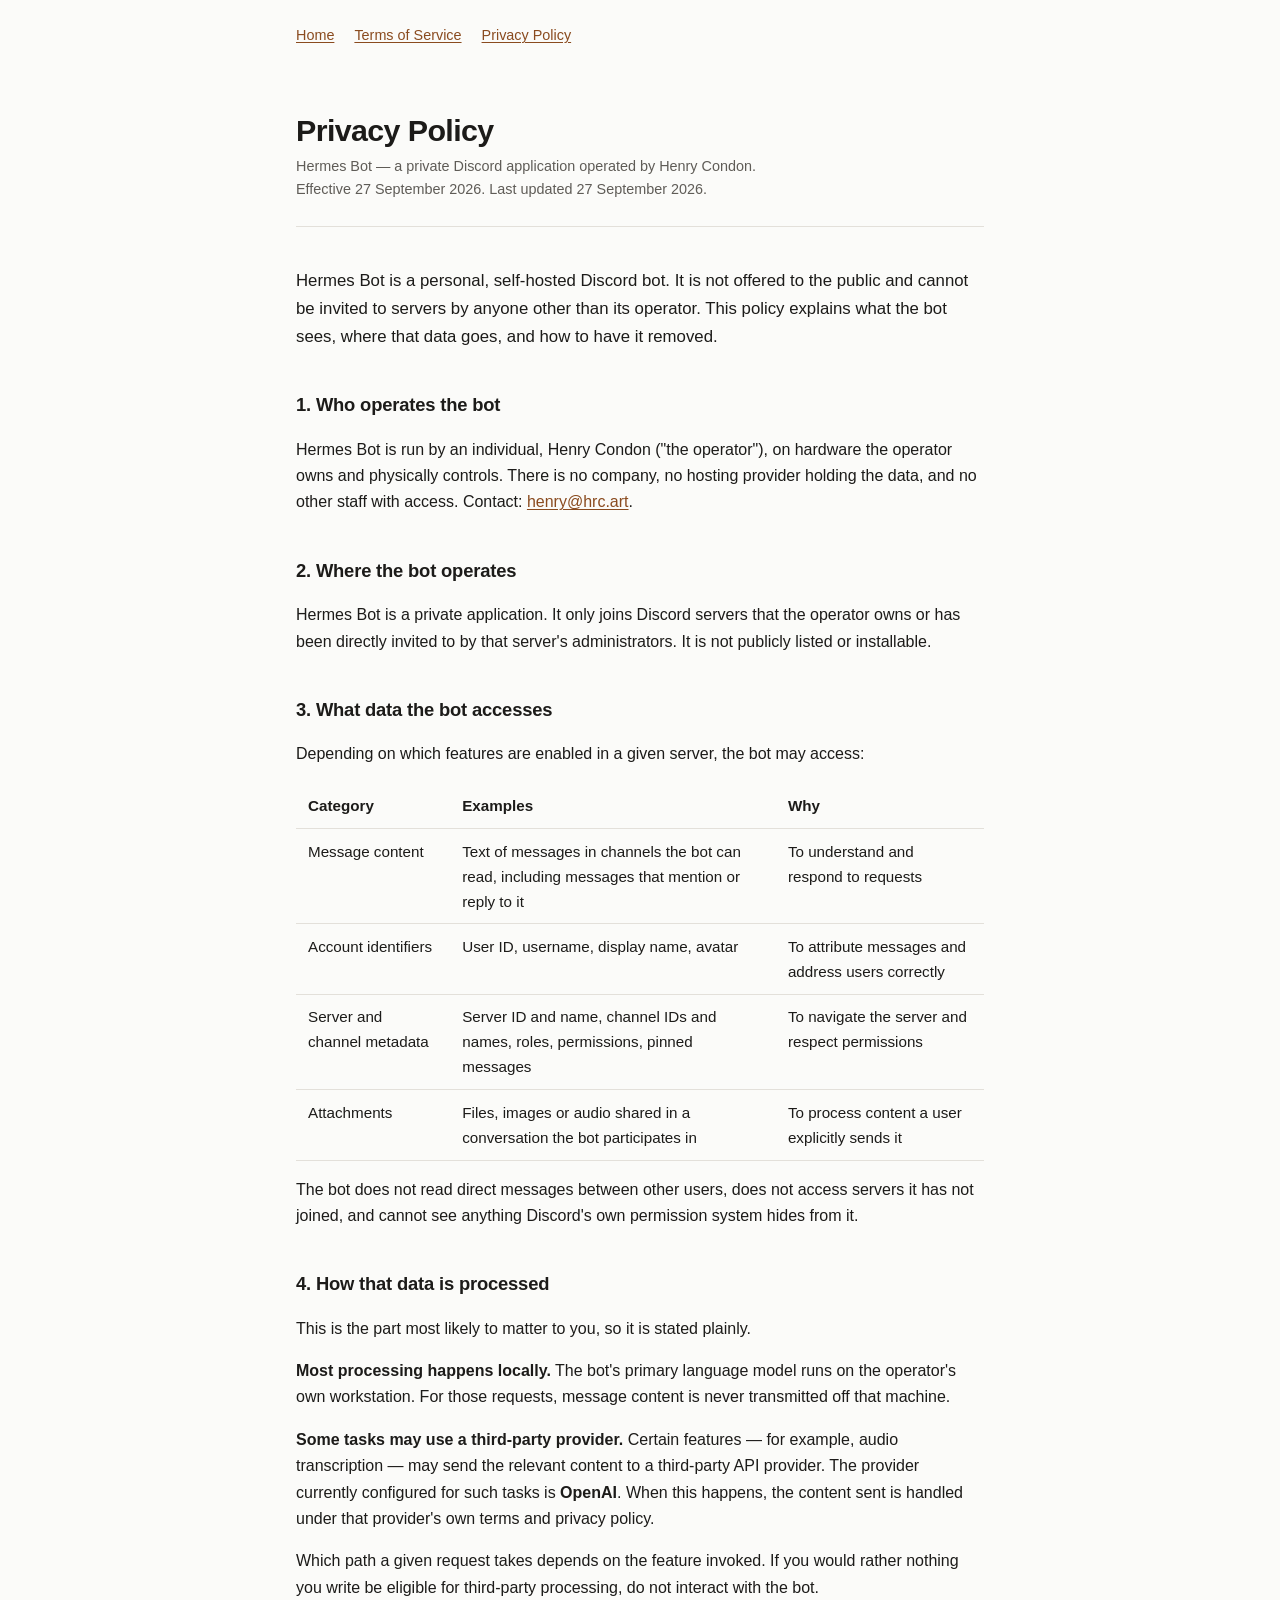
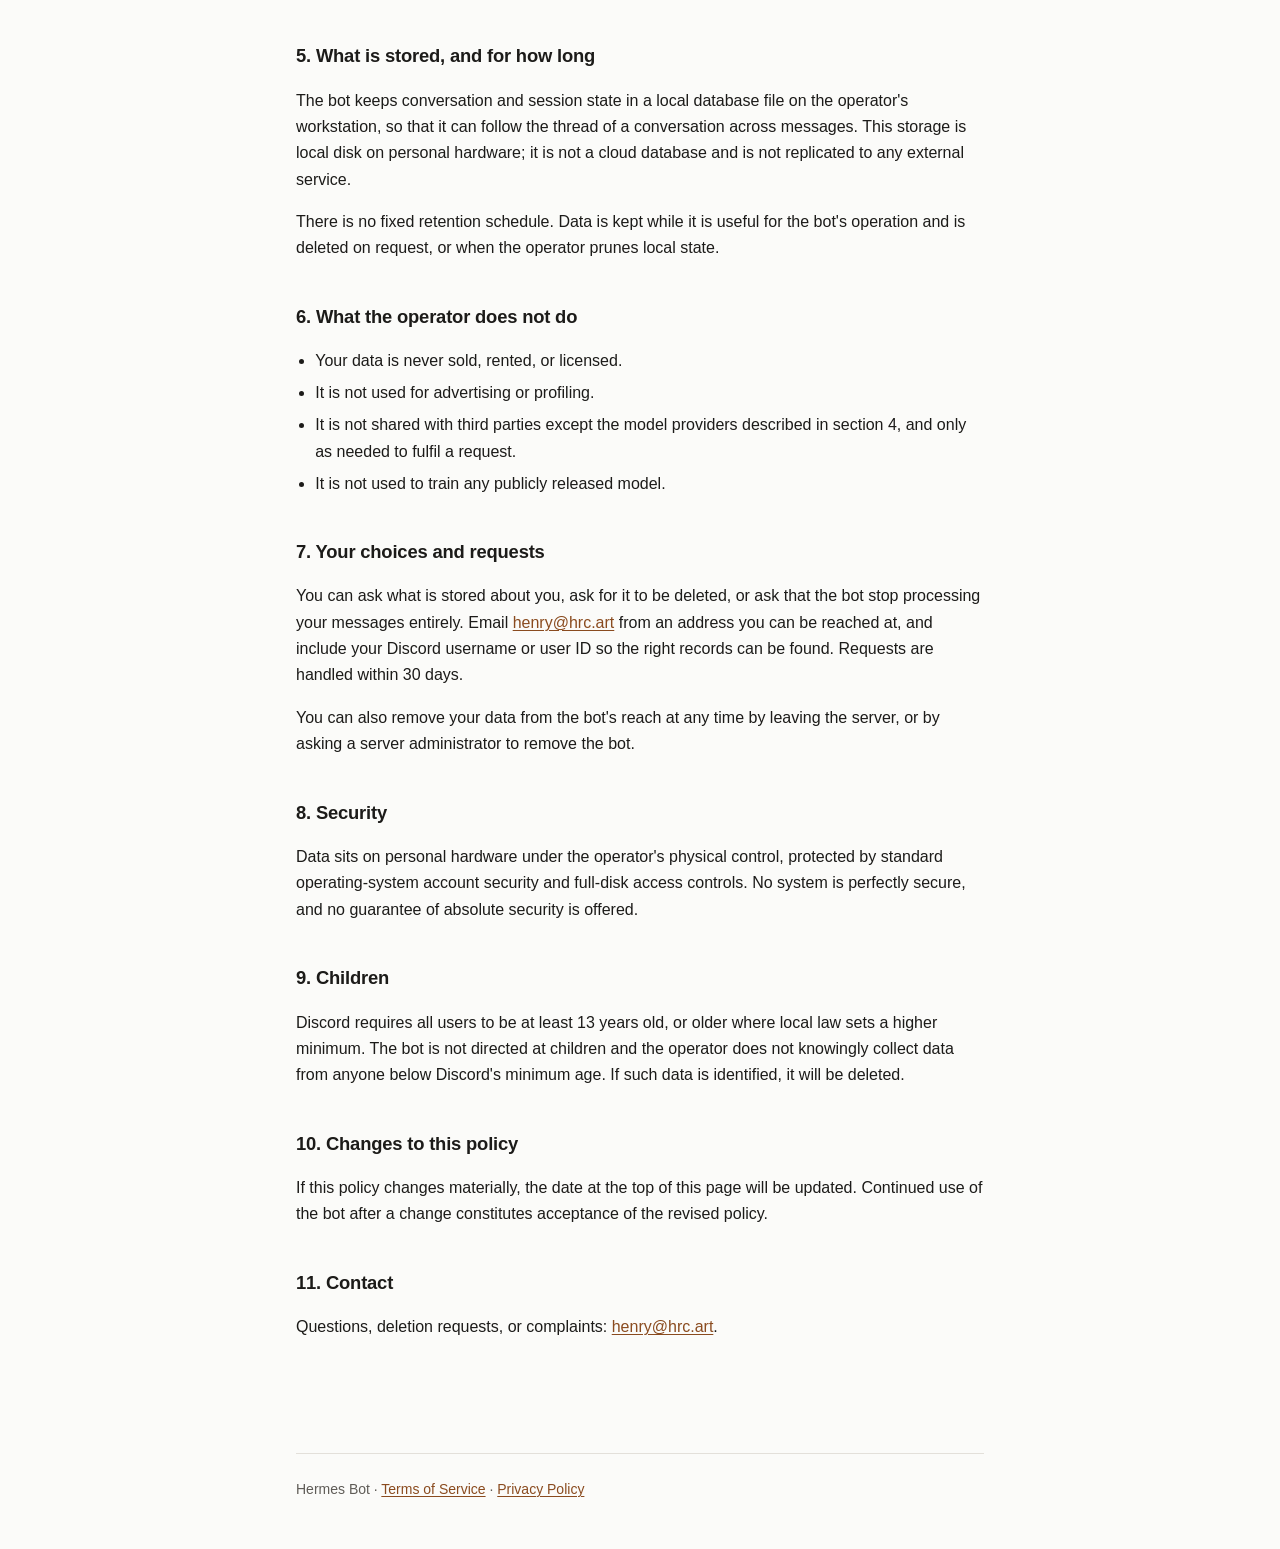
==== privacy.html @ 16eedd94 "Add Terms of Service and Privacy Policy for Hermes Bot Static pages for the Discord Developer Portal" ====
<!doctype html>
<html lang="en">
<head>
<meta charset="utf-8">
<meta name="viewport" content="width=device-width, initial-scale=1, viewport-fit=cover">
<title>Privacy Policy — Hermes Bot</title>
<link rel="stylesheet" href="style.css">
</head>
<body>
<nav><a href="./">Home</a><a href="terms.html">Terms of Service</a><a href="privacy.html">Privacy Policy</a></nav>
<main>

<h1>Privacy Policy</h1>
<p class="meta">Hermes Bot — a private Discord application operated by Henry Condon.<br>
Effective 27 September 2026. Last updated 27 September 2026.</p>

<p class="lede">Hermes Bot is a personal, self-hosted Discord bot. It is not offered to the
public and cannot be invited to servers by anyone other than its operator. This policy explains
what the bot sees, where that data goes, and how to have it removed.</p>

<h2>1. Who operates the bot</h2>
<p>Hermes Bot is run by an individual, Henry Condon ("the operator"), on hardware the operator
owns and physically controls. There is no company, no hosting provider holding the data, and no
other staff with access. Contact: <a href="mailto:henry@hrc.art">henry@hrc.art</a>.</p>

<h2>2. Where the bot operates</h2>
<p>Hermes Bot is a private application. It only joins Discord servers that the operator owns or
has been directly invited to by that server's administrators. It is not publicly listed or
installable.</p>

<h2>3. What data the bot accesses</h2>
<p>Depending on which features are enabled in a given server, the bot may access:</p>
<table>
  <tr><th>Category</th><th>Examples</th><th>Why</th></tr>
  <tr>
    <td>Message content</td>
    <td>Text of messages in channels the bot can read, including messages that mention or reply to it</td>
    <td>To understand and respond to requests</td>
  </tr>
  <tr>
    <td>Account identifiers</td>
    <td>User ID, username, display name, avatar</td>
    <td>To attribute messages and address users correctly</td>
  </tr>
  <tr>
    <td>Server and channel metadata</td>
    <td>Server ID and name, channel IDs and names, roles, permissions, pinned messages</td>
    <td>To navigate the server and respect permissions</td>
  </tr>
  <tr>
    <td>Attachments</td>
    <td>Files, images or audio shared in a conversation the bot participates in</td>
    <td>To process content a user explicitly sends it</td>
  </tr>
</table>
<p>The bot does not read direct messages between other users, does not access servers it has not
joined, and cannot see anything Discord's own permission system hides from it.</p>

<h2>4. How that data is processed</h2>
<p>This is the part most likely to matter to you, so it is stated plainly.</p>
<p><strong>Most processing happens locally.</strong> The bot's primary language model runs on the
operator's own workstation. For those requests, message content is never transmitted off that
machine.</p>
<p><strong>Some tasks may use a third-party provider.</strong> Certain features — for example,
audio transcription — may send the relevant content to a third-party API provider. The provider
currently configured for such tasks is <strong>OpenAI</strong>. When this happens, the content
sent is handled under that provider's own terms and privacy policy.</p>
<p>Which path a given request takes depends on the feature invoked. If you would rather nothing
you write be eligible for third-party processing, do not interact with the bot.</p>

<h2>5. What is stored, and for how long</h2>
<p>The bot keeps conversation and session state in a local database file on the operator's
workstation, so that it can follow the thread of a conversation across messages. This storage is
local disk on personal hardware; it is not a cloud database and is not replicated to any external
service.</p>
<p>There is no fixed retention schedule. Data is kept while it is useful for the bot's operation
and is deleted on request, or when the operator prunes local state.</p>

<h2>6. What the operator does not do</h2>
<ul>
  <li>Your data is never sold, rented, or licensed.</li>
  <li>It is not used for advertising or profiling.</li>
  <li>It is not shared with third parties except the model providers described in section 4, and
      only as needed to fulfil a request.</li>
  <li>It is not used to train any publicly released model.</li>
</ul>

<h2>7. Your choices and requests</h2>
<p>You can ask what is stored about you, ask for it to be deleted, or ask that the bot stop
processing your messages entirely. Email
<a href="mailto:henry@hrc.art">henry@hrc.art</a> from an address you can be reached at, and
include your Discord username or user ID so the right records can be found. Requests are handled
within 30 days.</p>
<p>You can also remove your data from the bot's reach at any time by leaving the server, or by
asking a server administrator to remove the bot.</p>

<h2>8. Security</h2>
<p>Data sits on personal hardware under the operator's physical control, protected by standard
operating-system account security and full-disk access controls. No system is perfectly secure,
and no guarantee of absolute security is offered.</p>

<h2>9. Children</h2>
<p>Discord requires all users to be at least 13 years old, or older where local law sets a higher
minimum. The bot is not directed at children and the operator does not knowingly collect data from
anyone below Discord's minimum age. If such data is identified, it will be deleted.</p>

<h2>10. Changes to this policy</h2>
<p>If this policy changes materially, the date at the top of this page will be updated. Continued
use of the bot after a change constitutes acceptance of the revised policy.</p>

<h2>11. Contact</h2>
<p>Questions, deletion requests, or complaints: <a href="mailto:henry@hrc.art">henry@hrc.art</a>.</p>

</main>
<footer>Hermes Bot · <a href="terms.html">Terms of Service</a> · <a href="privacy.html">Privacy Policy</a></footer>
</body>
</html>
---- style.css ----
:root {
  color-scheme: light dark;
  --bg: #fbfbf9;
  --fg: #1c1b19;
  --muted: #5f5c57;
  --rule: #e3e0da;
  --link: #8a4b1f;
  --accent-bg: #f4f1ea;
}

@media (prefers-color-scheme: dark) {
  :root {
    --bg: #171614;
    --fg: #e8e5df;
    --muted: #a39e95;
    --rule: #302e2a;
    --link: #d99a63;
    --accent-bg: #201e1b;
  }
}

* { box-sizing: border-box; }

body {
  margin: 0;
  padding: 0 20px;
  background: var(--bg);
  color: var(--fg);
  font: 16px/1.65 -apple-system, BlinkMacSystemFont, "Segoe UI", Inter, Roboto, Helvetica, Arial, sans-serif;
  -webkit-text-size-adjust: 100%;
}

main {
  max-width: 43rem;
  margin: 0 auto;
  padding: 4rem 0 6rem;
}

nav {
  max-width: 43rem;
  margin: 0 auto;
  padding: 1.5rem 0 0;
  font-size: .9rem;
}

nav a { margin-right: 1.25rem; }

h1 {
  font-size: 1.9rem;
  line-height: 1.2;
  margin: 0 0 .4rem;
  letter-spacing: -.02em;
}

h2 {
  font-size: 1.15rem;
  margin: 2.5rem 0 .6rem;
  letter-spacing: -.01em;
}

.meta {
  color: var(--muted);
  font-size: .9rem;
  margin: 0 0 2.5rem;
  padding-bottom: 1.5rem;
  border-bottom: 1px solid var(--rule);
}

.lede {
  font-size: 1.05rem;
  color: var(--fg);
}

a { color: var(--link); text-decoration-thickness: 1px; text-underline-offset: 2px; }

ul { padding-left: 1.2rem; }
li { margin: .35rem 0; }

table {
  width: 100%;
  border-collapse: collapse;
  margin: 1rem 0;
  font-size: .95rem;
}

th, td {
  text-align: left;
  padding: .6rem .75rem;
  border-bottom: 1px solid var(--rule);
  vertical-align: top;
}

th { font-weight: 600; }

.box {
  background: var(--accent-bg);
  border: 1px solid var(--rule);
  border-radius: 8px;
  padding: 1rem 1.25rem;
  margin: 1.5rem 0;
}

.box p { margin: .4rem 0; }

footer {
  max-width: 43rem;
  margin: 0 auto;
  padding: 1.5rem 0 3rem;
  border-top: 1px solid var(--rule);
  color: var(--muted);
  font-size: .875rem;
}

code {
  background: var(--accent-bg);
  padding: .1em .35em;
  border-radius: 4px;
  font-size: .9em;
}

@media (max-width: 480px) {
  main { padding: 2.5rem 0 4rem; }
  h1 { font-size: 1.6rem; }
  table { display: block; overflow-x: auto; }
}
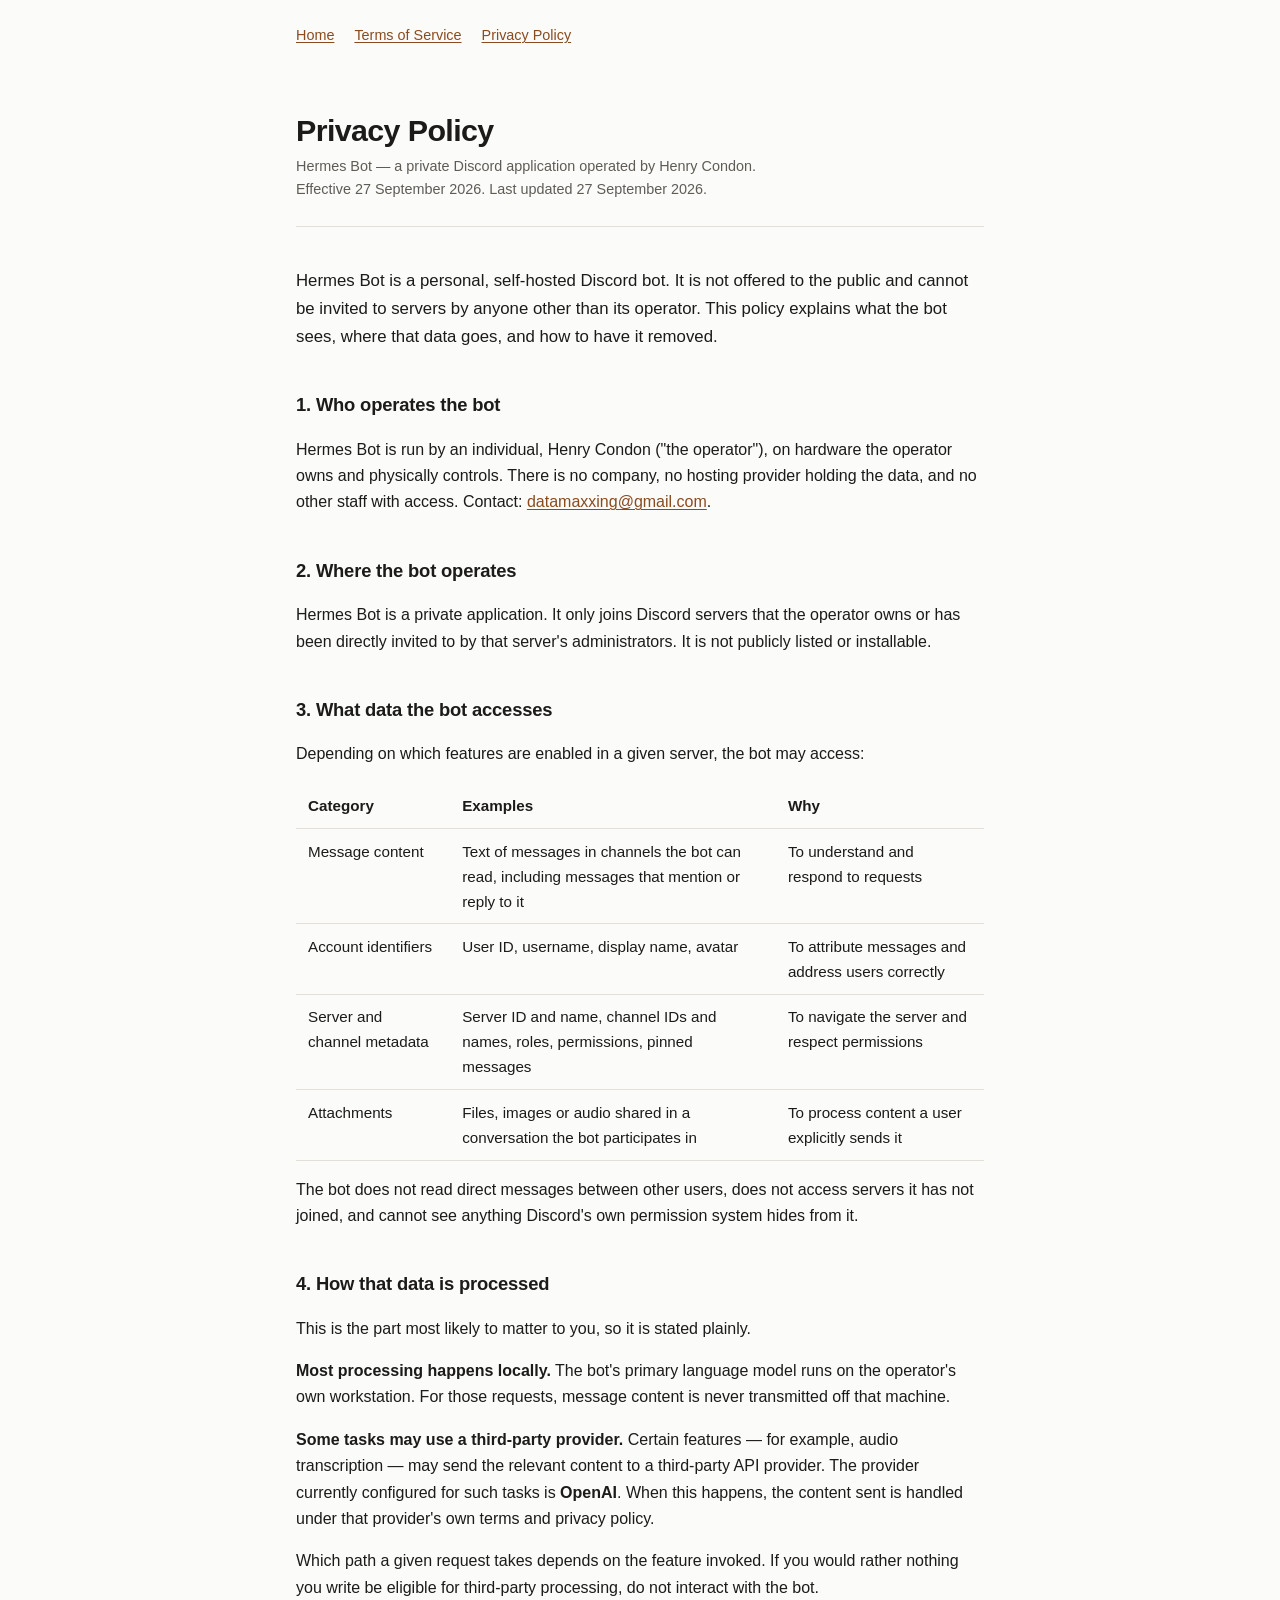
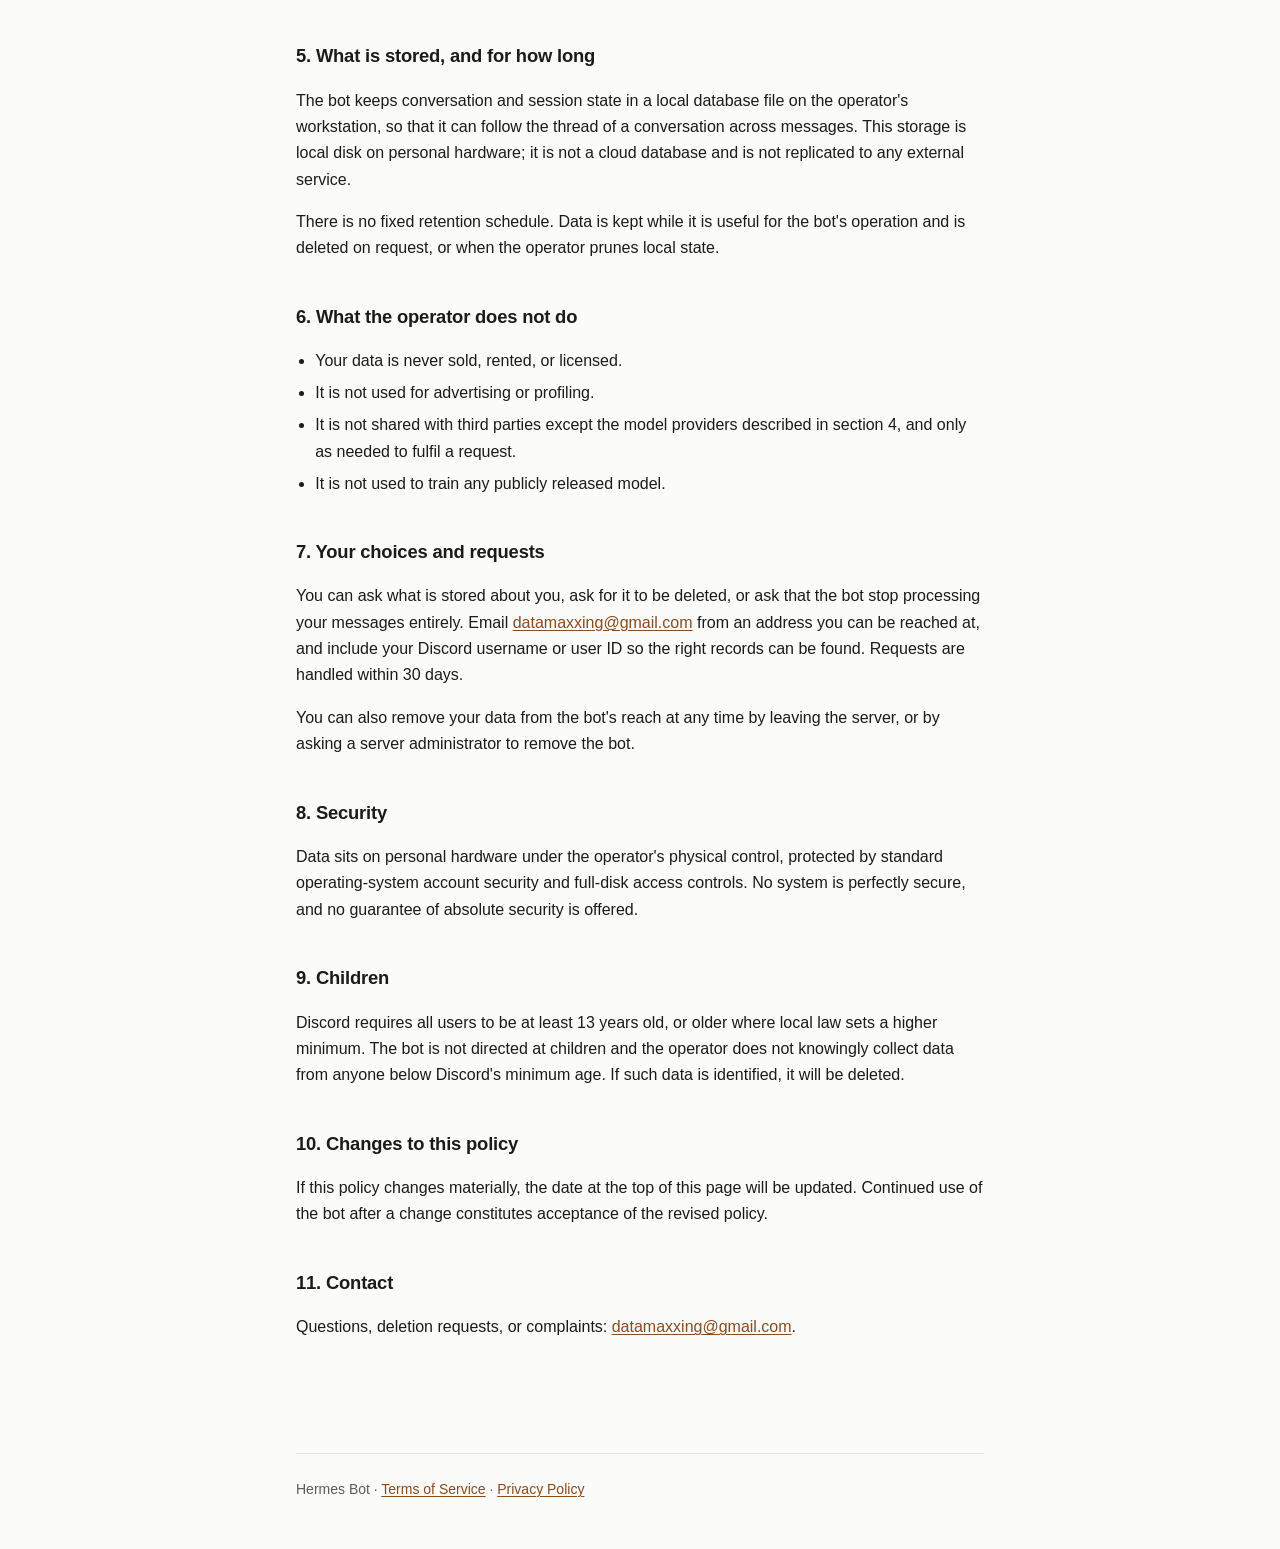
==== commit cdef3ddc: "Switch contact email and add Washington governing-law clause Contact address on all three pages is n" ====
--- a/privacy.html
+++ b/privacy.html
@@ -21,7 +21,7 @@
 <h2>1. Who operates the bot</h2>
 <p>Hermes Bot is run by an individual, Henry Condon ("the operator"), on hardware the operator
 owns and physically controls. There is no company, no hosting provider holding the data, and no
-other staff with access. Contact: <a href="mailto:henry@hrc.art">henry@hrc.art</a>.</p>
+other staff with access. Contact: <a href="mailto:datamaxxing@gmail.com">datamaxxing@gmail.com</a>.</p>
 
 <h2>2. Where the bot operates</h2>
 <p>Hermes Bot is a private application. It only joins Discord servers that the operator owns or
@@ -88,7 +88,7 @@
 <h2>7. Your choices and requests</h2>
 <p>You can ask what is stored about you, ask for it to be deleted, or ask that the bot stop
 processing your messages entirely. Email
-<a href="mailto:henry@hrc.art">henry@hrc.art</a> from an address you can be reached at, and
+<a href="mailto:datamaxxing@gmail.com">datamaxxing@gmail.com</a> from an address you can be reached at, and
 include your Discord username or user ID so the right records can be found. Requests are handled
 within 30 days.</p>
 <p>You can also remove your data from the bot's reach at any time by leaving the server, or by
@@ -109,7 +109,7 @@
 use of the bot after a change constitutes acceptance of the revised policy.</p>
 
 <h2>11. Contact</h2>
-<p>Questions, deletion requests, or complaints: <a href="mailto:henry@hrc.art">henry@hrc.art</a>.</p>
+<p>Questions, deletion requests, or complaints: <a href="mailto:datamaxxing@gmail.com">datamaxxing@gmail.com</a>.</p>
 
 </main>
 <footer>Hermes Bot · <a href="terms.html">Terms of Service</a> · <a href="privacy.html">Privacy Policy</a></footer>
